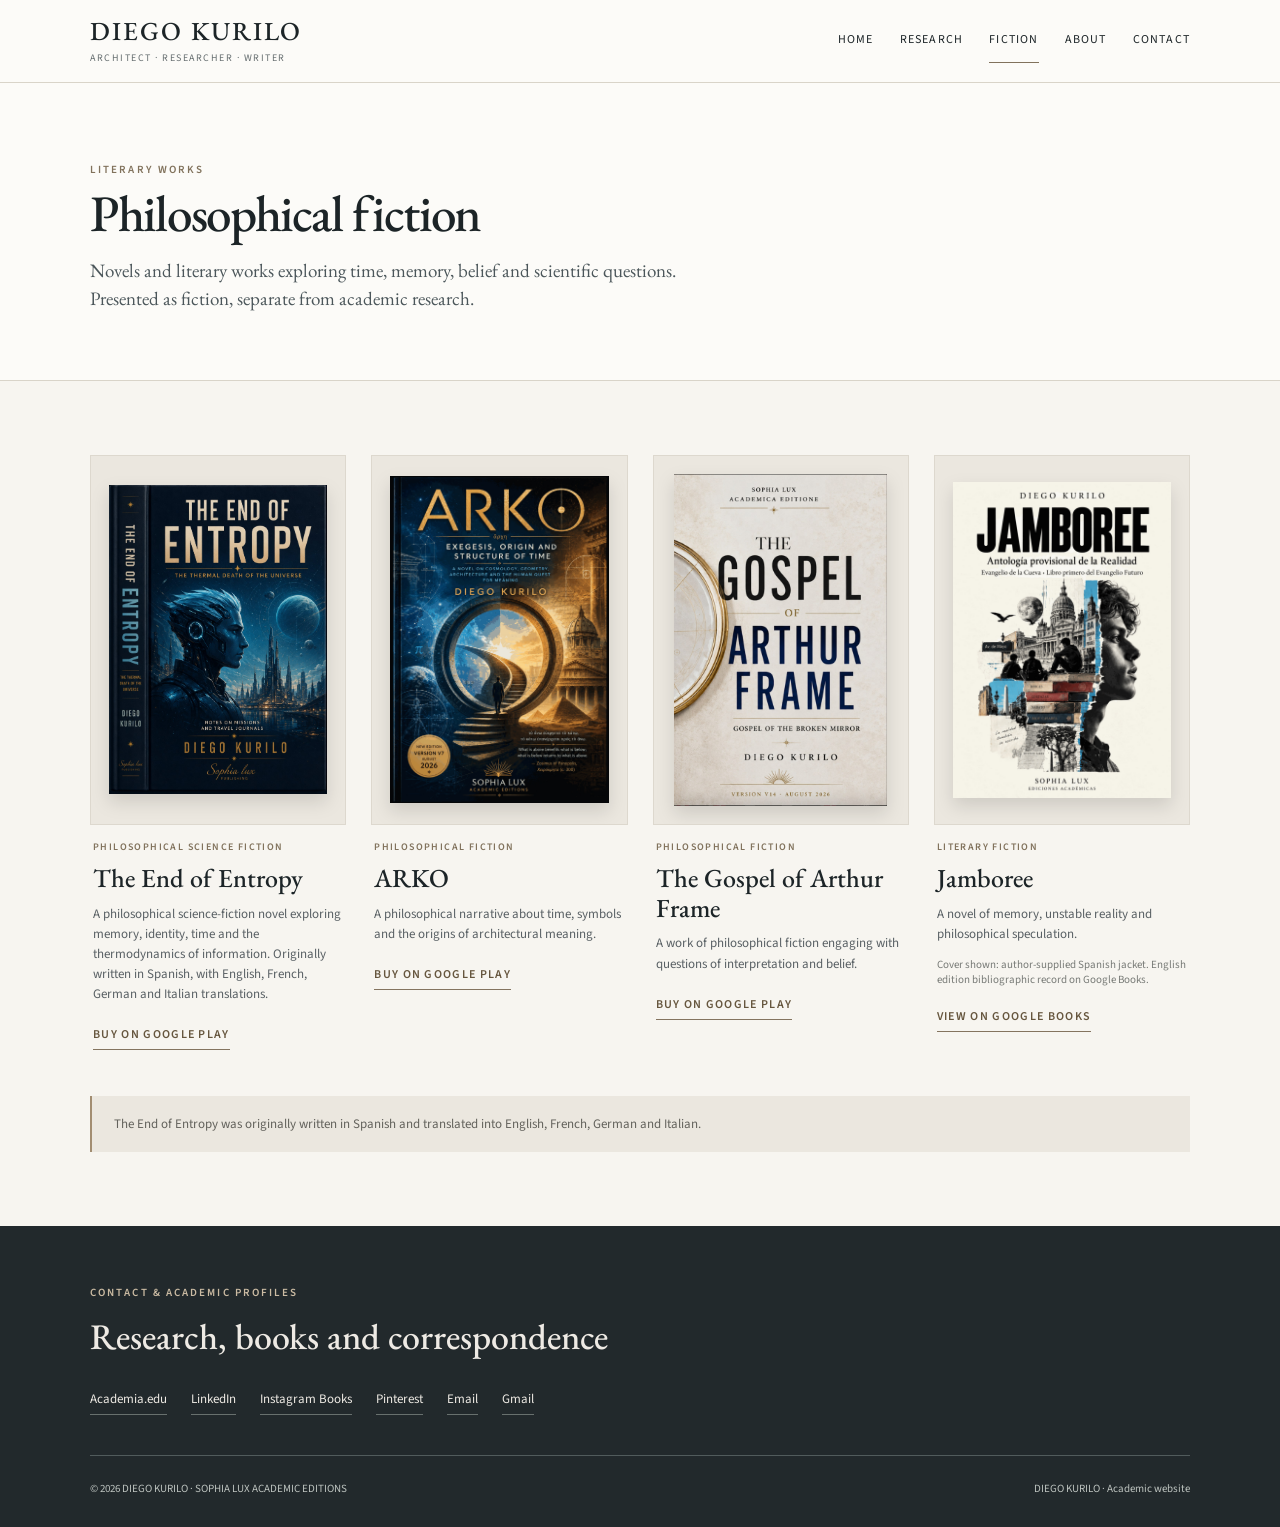
==== fiction.html @ dfc46f9c "Publish Diego Kurilo academic website — restored V6 design and verified book links" ====
<!DOCTYPE html>

<html lang="en"><head><meta charset="utf-8"/><meta content="width=device-width,initial-scale=1" name="viewport"/><meta content="Philosophical fiction by Diego Kurilo, including The End of Entropy" name="description"/><title>Philosophical fiction | Diego Kurilo</title><link href="assets/style.css" rel="stylesheet"/></head><body><header class="site-header"><div class="wrap header-inner"><a aria-label="Diego Kurilo homepage" class="brand" href="index.html">DIEGO KURILO<small>Architect · Researcher · Writer</small></a><nav aria-label="Main navigation" class="nav"><a href="index.html">Home</a><a href="publications.html">Research</a><a aria-current="page" href="fiction.html">Fiction</a><a href="about.html">About</a><a href="index.html#contact">Contact</a></nav></div></header><main><div class="page-heading"><div class="wrap"><div class="eyebrow">Literary works</div><h1>Philosophical fiction</h1><p class="intro">Novels and literary works exploring time, memory, belief and scientific questions. Presented as fiction, separate from academic research.</p></div></div><section class="section"><div class="wrap"><div class="book-grid four"><article class="book-card"><div class="cover"><img alt="Original English-language cover of The End of Entropy" loading="lazy" src="assets/covers/entropy.jpg"/></div><div class="metadata"><div class="eyebrow">Philosophical science fiction</div><h3>The End of Entropy</h3><p>A philosophical science-fiction novel exploring memory, identity, time and the thermodynamics of information. Originally written in Spanish, with English, French, German and Italian translations.</p><a class="linkline external-book" href="https://play.google.com/store/books/details/DIEGO_KURILO_THE_END_OF_ENTROPY?id=_NHBEQAAQBAJ&amp;hl=es" rel="noopener noreferrer" target="_blank" title="Google Play Books">Buy on Google Play</a></div></article><article class="book-card"><div class="cover"><img alt="Original author-supplied English cover: ARKO — Exegesis, Origin and Structure of Time" decoding="async" loading="eager" src="assets/covers/arko-original.jpg"/></div><div class="metadata"><div class="eyebrow">Philosophical fiction</div><h3>ARKO</h3><p>A philosophical narrative about time, symbols and the origins of architectural meaning.</p><a class="linkline external-book" href="https://play.google.com/store/books/details/DIEGO_KURILO_A_R_K_O?id=MMz8EQAAQBAJ&amp;hl=es" rel="noopener noreferrer" target="_blank" title="Google Play Books">Buy on Google Play</a></div></article><article class="book-card"><div class="cover"><img alt="Original English-language cover of The Gospel of Arthur Frame" loading="lazy" src="assets/covers/arthur.jpg"/></div><div class="metadata"><div class="eyebrow">Philosophical fiction</div><h3>The Gospel of Arthur Frame</h3><p>A work of philosophical fiction engaging with questions of interpretation and belief.</p><a class="linkline external-book" href="https://play.google.com/store/books/details/DIEGO_KURILO_THE_GOSPEL_ARTHUR_FRAME?id=axb_EQAAQBAJ" rel="noopener noreferrer" target="_blank" title="English edition / Google Play Books">Buy on Google Play</a></div></article><article class="book-card"><div class="cover"><img alt="Original author-supplied Jamboree book cover (Spanish-language jacket)" decoding="async" loading="eager" src="assets/covers/jamboree-original.jpg"/></div><div class="metadata"><div class="eyebrow">Literary fiction</div><h3>Jamboree</h3><p>A novel of memory, unstable reality and philosophical speculation.</p><p class="edition-note">Cover shown: author-supplied Spanish jacket. English edition bibliographic record on Google Books.</p><a class="linkline external-book" href="https://books.google.com/books/about/JAMBOREE.html?id=1CMOEgAAQBAJ" rel="noopener noreferrer" target="_blank" title="English edition bibliographic record; purchase availability not confirmed">View on Google Books</a></div></article></div><div class="category-note">The End of Entropy was originally written in Spanish and translated into English, French, German and Italian.</div></div></section></main><footer class="footer" id="contact"><div class="wrap"><div class="eyebrow" style="color:#cbbba3">Contact &amp; academic profiles</div><h2 style="font:500 36px 'EB Garamond',Georgia,serif;margin:12px 0">Research, books and correspondence</h2><div class="footer-links"><a href="https://uflo.academia.edu/DiegoAlonsoK" rel="noopener noreferrer" target="_blank">Academia.edu</a><a href="https://www.linkedin.com/in/diego-k-47a4a9344/" rel="noopener noreferrer" target="_blank">LinkedIn</a><a href="https://www.instagram.com/arch.diego.kurilo.books/" rel="noopener noreferrer" target="_blank">Instagram Books</a><a href="https://ar.pinterest.com/dalonsok/" rel="noopener noreferrer" target="_blank">Pinterest</a><a href="mailto:diegoalonsok@gmail.com">Email</a><a href="https://mail.google.com/mail/?view=cm&amp;fs=1&amp;to=diegoalonsok@gmail.com" rel="noopener noreferrer" target="_blank">Gmail</a></div><div class="footer-note"><span>© 2026 DIEGO KURILO · SOPHIA LUX ACADEMIC EDITIONS</span><span>DIEGO KURILO · Academic website</span></div></div></footer></body></html>
---- assets/style.css ----
@import url('https://fonts.googleapis.com/css2?family=EB+Garamond:wght@400;500;600;700&family=Source+Sans+3:wght@400;500;600;700&display=swap');
:root{--paper:#f7f5f0;--white:#fcfbf8;--ink:#1c2427;--muted:#59616a;--accent:#81725c;--line:#d9d4c9;--sand:#ebe7df;--night:#22292c}
*{box-sizing:border-box}html{scroll-behavior:smooth}body{margin:0;color:var(--ink);background:var(--paper);font:16px/1.55 'Source Sans 3',Arial,sans-serif}a{color:inherit;text-decoration:none}a:hover{color:#806b50}img{display:block;max-width:100%}h1,h2,h3,p{margin-top:0}h1,h2,h3,.brand,.serif{font-family:'EB Garamond',Georgia,serif;font-weight:500}.wrap{max-width:1180px;margin:0 auto;padding:0 40px}.site-header{border-bottom:1px solid var(--line);background:var(--white);position:sticky;top:0;z-index:10}.header-inner{min-height:82px;display:flex;justify-content:space-between;align-items:center;gap:28px}.brand{font-size:26px;letter-spacing:.075em;line-height:1.1;white-space:nowrap}.brand small{display:block;margin-top:6px;font:10px/1.3 'Source Sans 3',Arial,sans-serif;letter-spacing:.15em;color:#666e70;text-transform:uppercase}.nav{display:flex;flex-wrap:wrap;gap:26px;font-size:12px;letter-spacing:.1em;text-transform:uppercase}.nav a{padding:12px 0;border-bottom:1px solid transparent}.nav a[aria-current=page]{border-bottom-color:var(--accent)}.eyebrow{font:600 11px/1.3 'Source Sans 3',Arial,sans-serif;color:var(--accent);letter-spacing:.19em;text-transform:uppercase}.display{font:500 clamp(44px,5.1vw,74px)/1.01 'EB Garamond',Georgia,serif;letter-spacing:-.028em}.intro{font:19px/1.5 'EB Garamond',Georgia,serif;color:#4b565a}.hero{background:var(--white);border-bottom:1px solid var(--line)}.hero-inner{padding-top:76px;padding-bottom:88px;display:grid;grid-template-columns:.88fr 1.12fr;gap:75px;align-items:center}.hero .intro{max-width:455px}.hero-title{margin:24px 0 24px;max-width:510px}.hero-cover{display:grid;grid-template-columns:1fr 1fr;gap:30px;align-items:center;background:#e9e6df;padding:30px;min-height:580px}.hero-cover img:first-child{width:100%;max-height:550px;object-fit:contain;filter:drop-shadow(0 17px 16px rgba(15,20,20,.16))}.hero-cover aside{font:16px/1.5 'EB Garamond',Georgia,serif;color:#555c5a;padding:15px 0}.hero-cover aside strong{display:block;font:20px/1.2 'EB Garamond',Georgia,serif;color:#313d40;margin-bottom:18px}.hero-cover aside .eyebrow{font-size:10px}.line{height:1px;background:var(--accent);width:49px;margin:25px 0}.linkline{display:inline-block;font-size:12px;text-transform:uppercase;letter-spacing:.11em;font-weight:600;border-bottom:1px solid #84745f;padding:5px 0}.button{display:inline-flex;border:1px solid #8d806c;padding:12px 18px;font-size:12px;font-weight:600;letter-spacing:.08em;text-transform:uppercase}.button.dark{background:var(--night);color:#fff;border-color:var(--night)}.actions{display:flex;gap:15px;flex-wrap:wrap;margin-top:32px}.section{padding:74px 0}.section-head{display:flex;justify-content:space-between;align-items:flex-end;gap:35px;border-bottom:1px solid var(--line);margin-bottom:32px;padding-bottom:23px}.section-head h2,.page-heading h1{font:500 clamp(37px,4vw,55px)/1.1 'EB Garamond',Georgia,serif;letter-spacing:-.025em;margin:8px 0}.section-head p{max-width:390px;font-size:14px;color:var(--muted);margin:0}.book-grid{display:grid;grid-template-columns:repeat(3,minmax(0,1fr));gap:35px 25px}.book-grid.four{grid-template-columns:repeat(4,minmax(0,1fr))}.cover{background:var(--sand);padding:18px;height:370px;display:flex;align-items:center;justify-content:center;border:1px solid #ddd8ce}.cover img{height:100%;width:100%;object-fit:contain;filter:drop-shadow(0 8px 9px rgba(0,0,0,.12))}.empty-cover{background:#e6e2da;border:1px solid #d7d0c4;display:flex;align-items:center;justify-content:center;padding:30px;text-align:center;color:#65615b;font:18px/1.35 'EB Garamond',Georgia,serif;min-height:330px}.empty-cover small{display:block;margin-top:12px;font:11px/1.4 'Source Sans 3',Arial,sans-serif;color:#858078}.metadata{padding:16px 3px}.metadata .eyebrow{letter-spacing:.14em;font-size:10px}.metadata h3{font:500 26px/1.15 'EB Garamond',Georgia,serif;margin:10px 0}.metadata p{font-size:13px;line-height:1.55;color:#596064}.metadata .linkline{margin-top:4px}.panel{background:#ebe6dd;padding:46px;display:flex;gap:50px;justify-content:space-between;align-items:center}.panel h2{font:500 36px/1.2 'EB Garamond',Georgia,serif;margin:8px 0 12px}.panel p{color:#566064;max-width:660px;margin:0}.footer{background:var(--night);color:#eeeae4;padding:60px 0 30px}.footer-links{display:flex;flex-wrap:wrap;gap:24px;font-size:13px;margin:24px 0 40px}.footer-links a{border-bottom:1px solid #68706e;padding:5px 0}.footer-note{border-top:1px solid #515b5c;padding-top:24px;color:#bec4c0;display:flex;justify-content:space-between;gap:15px;font-size:11px}.page-heading{background:var(--white);border-bottom:1px solid var(--line);padding:80px 0 66px}.page-heading .intro{max-width:650px;margin:15px 0 0}.category{margin-top:55px}.category:first-child{margin-top:0}.category h2{font:500 39px/1.1 'EB Garamond',Georgia,serif;border-bottom:1px solid var(--line);padding-bottom:17px;margin-bottom:28px}.category-note{background:var(--sand);padding:18px 22px;font-size:13px;color:#63625c;border-left:2px solid #a28d71;margin-top:30px}.about-layout{display:grid;grid-template-columns:1fr 1fr;gap:65px}.about-layout .intro{font-size:24px}.about-layout p{font-size:16px;line-height:1.8}.secondary-card{margin-top:32px;background:var(--white);padding:26px;border-left:2px solid var(--accent)}.secondary-card h3{font-size:24px}.secondary-card p{font-size:14px;color:#565e62}.cover-featured{margin-top:0}.copyright{letter-spacing:.06em}
@media(max-width:1000px){.hero-inner{gap:35px}.hero-cover{min-height:450px;padding:22px}.book-grid.four{grid-template-columns:repeat(3,1fr)}.nav{gap:13px}}
@media(max-width:760px){.wrap{padding:0 22px}.header-inner{flex-wrap:wrap;padding-top:14px;padding-bottom:8px;min-height:unset}.nav{gap:16px;width:100%;overflow:auto;flex-wrap:nowrap}.nav a{white-space:nowrap}.brand{font-size:23px}.hero-inner{grid-template-columns:1fr;padding-top:54px;padding-bottom:52px}.hero-cover{grid-template-columns:.9fr 1fr;min-height:0}.hero-cover aside{font-size:15px}.section{padding:48px 0}.section-head{display:block}.section-head p{margin-top:10px}.book-grid,.book-grid.four{grid-template-columns:repeat(2,minmax(0,1fr));gap:18px}.cover{height:260px;padding:9px}.metadata h3{font-size:21px}.panel{display:block;padding:30px}.panel .button{margin-top:22px}.about-layout{grid-template-columns:1fr;gap:5px}.page-heading{padding:50px 0}.footer-note{display:block}}
@media(max-width:420px){.book-grid,.book-grid.four{grid-template-columns:1fr 1fr;gap:13px}.cover{height:225px}.metadata h3{font-size:19px}.hero-cover{display:block}.hero-cover img{height:300px;margin:auto}.hero-cover aside{padding:15px 0 0}}

.external-book{display:inline-block;margin-top:11px;color:#66563e;max-width:100%;line-height:1.5}.external-book:hover{color:#252d2c}.edition-note{font-size:11px!important;color:#777a76!important;margin-top:8px!important;line-height:1.4!important}

/* V6: image display for author-supplied original PNG jacket files */
.cover{overflow:hidden}
.cover img[src$="-original.jpg"]{display:block;width:100%;height:100%;object-fit:contain;object-position:center center;opacity:1}
.cover.cover--photo img{object-fit:contain}
.book-card:focus-within .cover{outline:1px solid #9b8f7b}
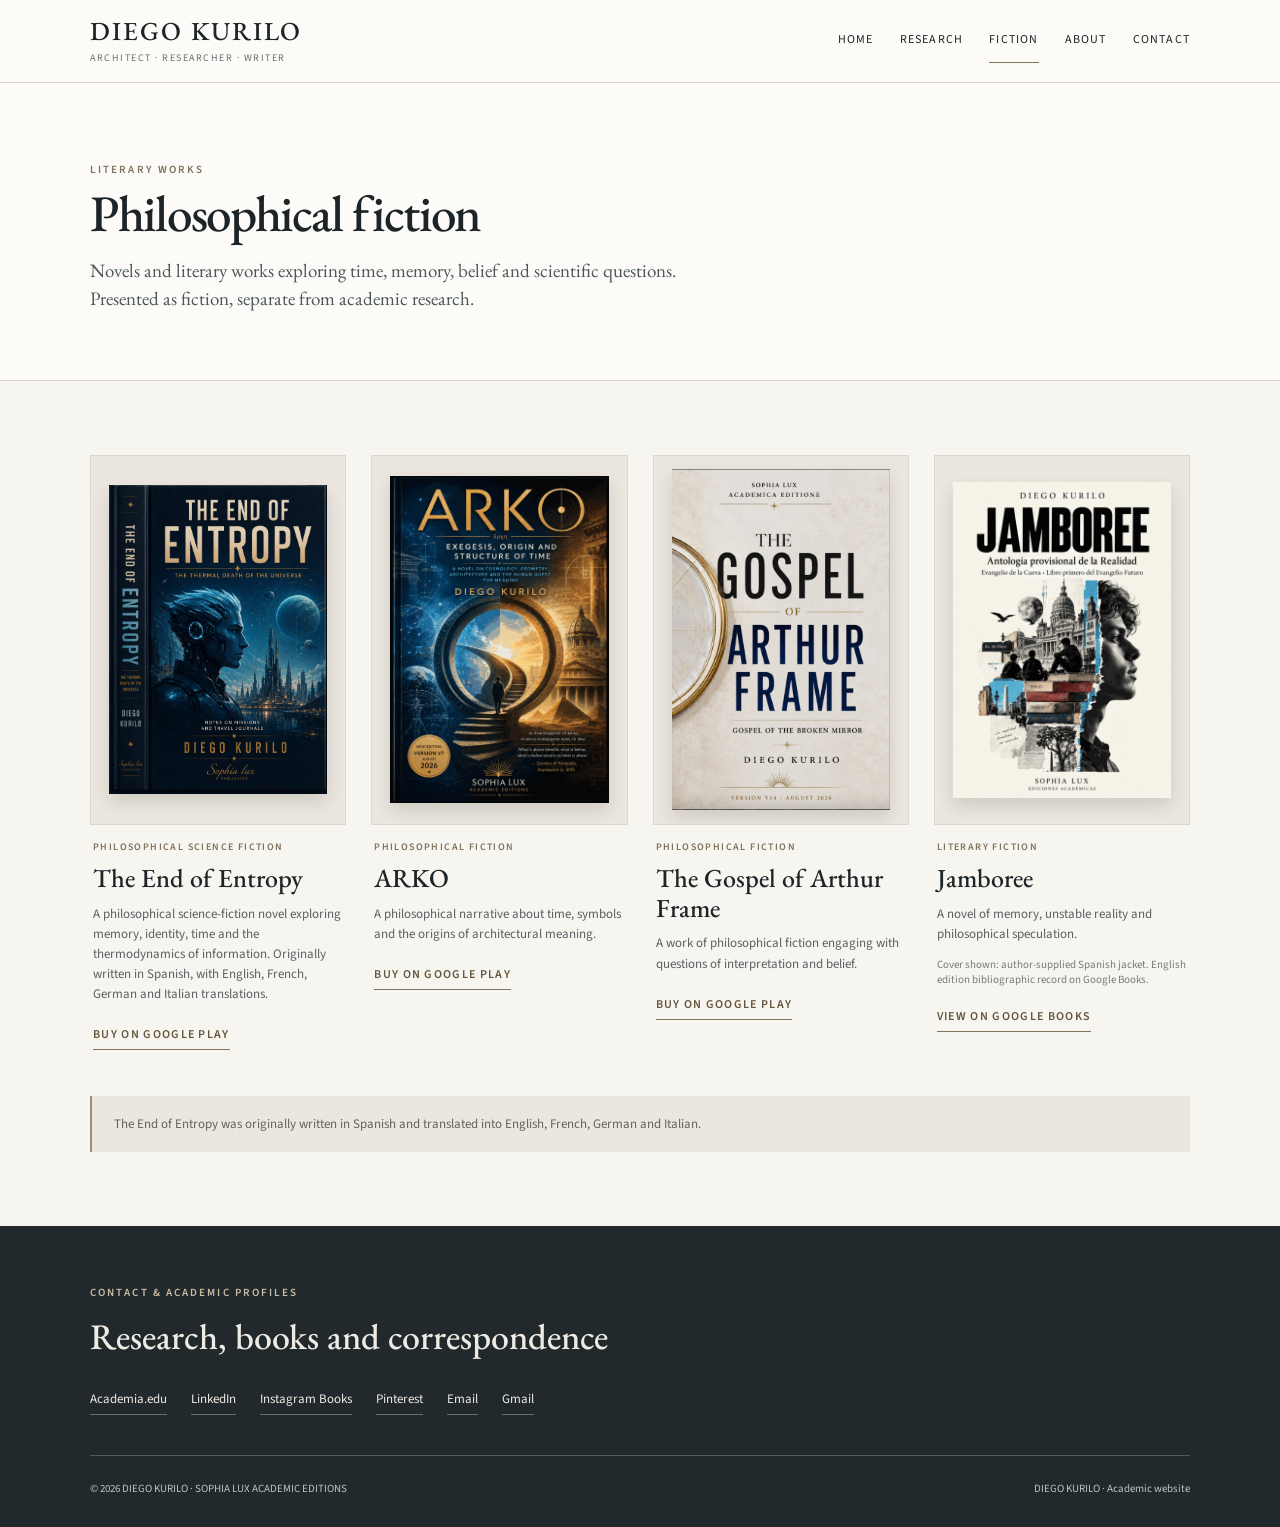
==== commit d281d461: "Link fiction book-cover images to verified Google Books and Google Play listings" ====
--- a/fiction.html
+++ b/fiction.html
@@ -1,3 +1,3 @@
 <!DOCTYPE html>
 
-<html lang="en"><head><meta charset="utf-8"/><meta content="width=device-width,initial-scale=1" name="viewport"/><meta content="Philosophical fiction by Diego Kurilo, including The End of Entropy" name="description"/><title>Philosophical fiction | Diego Kurilo</title><link href="assets/style.css" rel="stylesheet"/></head><body><header class="site-header"><div class="wrap header-inner"><a aria-label="Diego Kurilo homepage" class="brand" href="index.html">DIEGO KURILO<small>Architect · Researcher · Writer</small></a><nav aria-label="Main navigation" class="nav"><a href="index.html">Home</a><a href="publications.html">Research</a><a aria-current="page" href="fiction.html">Fiction</a><a href="about.html">About</a><a href="index.html#contact">Contact</a></nav></div></header><main><div class="page-heading"><div class="wrap"><div class="eyebrow">Literary works</div><h1>Philosophical fiction</h1><p class="intro">Novels and literary works exploring time, memory, belief and scientific questions. Presented as fiction, separate from academic research.</p></div></div><section class="section"><div class="wrap"><div class="book-grid four"><article class="book-card"><div class="cover"><img alt="Original English-language cover of The End of Entropy" loading="lazy" src="assets/covers/entropy.jpg"/></div><div class="metadata"><div class="eyebrow">Philosophical science fiction</div><h3>The End of Entropy</h3><p>A philosophical science-fiction novel exploring memory, identity, time and the thermodynamics of information. Originally written in Spanish, with English, French, German and Italian translations.</p><a class="linkline external-book" href="https://play.google.com/store/books/details/DIEGO_KURILO_THE_END_OF_ENTROPY?id=_NHBEQAAQBAJ&amp;hl=es" rel="noopener noreferrer" target="_blank" title="Google Play Books">Buy on Google Play</a></div></article><article class="book-card"><div class="cover"><img alt="Original author-supplied English cover: ARKO — Exegesis, Origin and Structure of Time" decoding="async" loading="eager" src="assets/covers/arko-original.jpg"/></div><div class="metadata"><div class="eyebrow">Philosophical fiction</div><h3>ARKO</h3><p>A philosophical narrative about time, symbols and the origins of architectural meaning.</p><a class="linkline external-book" href="https://play.google.com/store/books/details/DIEGO_KURILO_A_R_K_O?id=MMz8EQAAQBAJ&amp;hl=es" rel="noopener noreferrer" target="_blank" title="Google Play Books">Buy on Google Play</a></div></article><article class="book-card"><div class="cover"><img alt="Original English-language cover of The Gospel of Arthur Frame" loading="lazy" src="assets/covers/arthur.jpg"/></div><div class="metadata"><div class="eyebrow">Philosophical fiction</div><h3>The Gospel of Arthur Frame</h3><p>A work of philosophical fiction engaging with questions of interpretation and belief.</p><a class="linkline external-book" href="https://play.google.com/store/books/details/DIEGO_KURILO_THE_GOSPEL_ARTHUR_FRAME?id=axb_EQAAQBAJ" rel="noopener noreferrer" target="_blank" title="English edition / Google Play Books">Buy on Google Play</a></div></article><article class="book-card"><div class="cover"><img alt="Original author-supplied Jamboree book cover (Spanish-language jacket)" decoding="async" loading="eager" src="assets/covers/jamboree-original.jpg"/></div><div class="metadata"><div class="eyebrow">Literary fiction</div><h3>Jamboree</h3><p>A novel of memory, unstable reality and philosophical speculation.</p><p class="edition-note">Cover shown: author-supplied Spanish jacket. English edition bibliographic record on Google Books.</p><a class="linkline external-book" href="https://books.google.com/books/about/JAMBOREE.html?id=1CMOEgAAQBAJ" rel="noopener noreferrer" target="_blank" title="English edition bibliographic record; purchase availability not confirmed">View on Google Books</a></div></article></div><div class="category-note">The End of Entropy was originally written in Spanish and translated into English, French, German and Italian.</div></div></section></main><footer class="footer" id="contact"><div class="wrap"><div class="eyebrow" style="color:#cbbba3">Contact &amp; academic profiles</div><h2 style="font:500 36px 'EB Garamond',Georgia,serif;margin:12px 0">Research, books and correspondence</h2><div class="footer-links"><a href="https://uflo.academia.edu/DiegoAlonsoK" rel="noopener noreferrer" target="_blank">Academia.edu</a><a href="https://www.linkedin.com/in/diego-k-47a4a9344/" rel="noopener noreferrer" target="_blank">LinkedIn</a><a href="https://www.instagram.com/arch.diego.kurilo.books/" rel="noopener noreferrer" target="_blank">Instagram Books</a><a href="https://ar.pinterest.com/dalonsok/" rel="noopener noreferrer" target="_blank">Pinterest</a><a href="mailto:diegoalonsok@gmail.com">Email</a><a href="https://mail.google.com/mail/?view=cm&amp;fs=1&amp;to=diegoalonsok@gmail.com" rel="noopener noreferrer" target="_blank">Gmail</a></div><div class="footer-note"><span>© 2026 DIEGO KURILO · SOPHIA LUX ACADEMIC EDITIONS</span><span>DIEGO KURILO · Academic website</span></div></div></footer></body></html>
+<html lang="en"><head><meta charset="utf-8"/><meta content="width=device-width,initial-scale=1" name="viewport"/><meta content="Philosophical fiction by Diego Kurilo, including The End of Entropy" name="description"/><title>Philosophical fiction | Diego Kurilo</title><link href="assets/style.css" rel="stylesheet"/></head><body><header class="site-header"><div class="wrap header-inner"><a aria-label="Diego Kurilo homepage" class="brand" href="index.html">DIEGO KURILO<small>Architect · Researcher · Writer</small></a><nav aria-label="Main navigation" class="nav"><a href="index.html">Home</a><a href="publications.html">Research</a><a aria-current="page" href="fiction.html">Fiction</a><a href="about.html">About</a><a href="index.html#contact">Contact</a></nav></div></header><main><div class="page-heading"><div class="wrap"><div class="eyebrow">Literary works</div><h1>Philosophical fiction</h1><p class="intro">Novels and literary works exploring time, memory, belief and scientific questions. Presented as fiction, separate from academic research.</p></div></div><section class="section"><div class="wrap"><div class="book-grid four"><article class="book-card"><div class="cover"><a href="https://play.google.com/store/books/details?id=_NHBEQAAQBAJ" target="_blank" rel="noopener noreferrer" aria-label="Open The End of Entropy on Google Books" style="display:block"><img alt="Original English-language cover of The End of Entropy" loading="lazy" src="assets/covers/entropy.jpg"/></a></div><div class="metadata"><div class="eyebrow">Philosophical science fiction</div><h3>The End of Entropy</h3><p>A philosophical science-fiction novel exploring memory, identity, time and the thermodynamics of information. Originally written in Spanish, with English, French, German and Italian translations.</p><a class="linkline external-book" href="https://play.google.com/store/books/details/DIEGO_KURILO_THE_END_OF_ENTROPY?id=_NHBEQAAQBAJ&amp;hl=es" rel="noopener noreferrer" target="_blank" title="Google Play Books">Buy on Google Play</a></div></article><article class="book-card"><div class="cover"><a href="https://play.google.com/store/books/details?id=MMz8EQAAQBAJ" target="_blank" rel="noopener noreferrer" aria-label="Open ARKO on Google Books" style="display:block"><img alt="Original author-supplied English cover: ARKO — Exegesis, Origin and Structure of Time" decoding="async" loading="eager" src="assets/covers/arko-original.jpg"/></a></div><div class="metadata"><div class="eyebrow">Philosophical fiction</div><h3>ARKO</h3><p>A philosophical narrative about time, symbols and the origins of architectural meaning.</p><a class="linkline external-book" href="https://play.google.com/store/books/details/DIEGO_KURILO_A_R_K_O?id=MMz8EQAAQBAJ&amp;hl=es" rel="noopener noreferrer" target="_blank" title="Google Play Books">Buy on Google Play</a></div></article><article class="book-card"><div class="cover"><a href="https://play.google.com/store/books/details?id=axb_EQAAQBAJ" target="_blank" rel="noopener noreferrer" aria-label="Open The Gospel of Arthur Frame on Google Books" style="display:block"><img alt="Original English-language cover of The Gospel of Arthur Frame" loading="lazy" src="assets/covers/arthur.jpg"/></a></div><div class="metadata"><div class="eyebrow">Philosophical fiction</div><h3>The Gospel of Arthur Frame</h3><p>A work of philosophical fiction engaging with questions of interpretation and belief.</p><a class="linkline external-book" href="https://play.google.com/store/books/details/DIEGO_KURILO_THE_GOSPEL_ARTHUR_FRAME?id=axb_EQAAQBAJ" rel="noopener noreferrer" target="_blank" title="English edition / Google Play Books">Buy on Google Play</a></div></article><article class="book-card"><div class="cover"><a href="https://books.google.com/books/about/JAMBOREE.html?id=1CMOEgAAQBAJ" target="_blank" rel="noopener noreferrer" aria-label="Open Jamboree on Google Books" style="display:block"><img alt="Original author-supplied Jamboree book cover (Spanish-language jacket)" decoding="async" loading="eager" src="assets/covers/jamboree-original.jpg"/></a></div><div class="metadata"><div class="eyebrow">Literary fiction</div><h3>Jamboree</h3><p>A novel of memory, unstable reality and philosophical speculation.</p><p class="edition-note">Cover shown: author-supplied Spanish jacket. English edition bibliographic record on Google Books.</p><a class="linkline external-book" href="https://books.google.com/books/about/JAMBOREE.html?id=1CMOEgAAQBAJ" rel="noopener noreferrer" target="_blank" title="English edition bibliographic record; purchase availability not confirmed">View on Google Books</a></div></article></div><div class="category-note">The End of Entropy was originally written in Spanish and translated into English, French, German and Italian.</div></div></section></main><footer class="footer" id="contact"><div class="wrap"><div class="eyebrow" style="color:#cbbba3">Contact &amp; academic profiles</div><h2 style="font:500 36px 'EB Garamond',Georgia,serif;margin:12px 0">Research, books and correspondence</h2><div class="footer-links"><a href="https://uflo.academia.edu/DiegoAlonsoK" rel="noopener noreferrer" target="_blank">Academia.edu</a><a href="https://www.linkedin.com/in/diego-k-47a4a9344/" rel="noopener noreferrer" target="_blank">LinkedIn</a><a href="https://www.instagram.com/arch.diego.kurilo.books/" rel="noopener noreferrer" target="_blank">Instagram Books</a><a href="https://ar.pinterest.com/dalonsok/" rel="noopener noreferrer" target="_blank">Pinterest</a><a href="mailto:diegoalonsok@gmail.com">Email</a><a href="https://mail.google.com/mail/?view=cm&amp;fs=1&amp;to=diegoalonsok@gmail.com" rel="noopener noreferrer" target="_blank">Gmail</a></div><div class="footer-note"><span>© 2026 DIEGO KURILO · SOPHIA LUX ACADEMIC EDITIONS</span><span>DIEGO KURILO · Academic website</span></div></div></footer></body></html>
